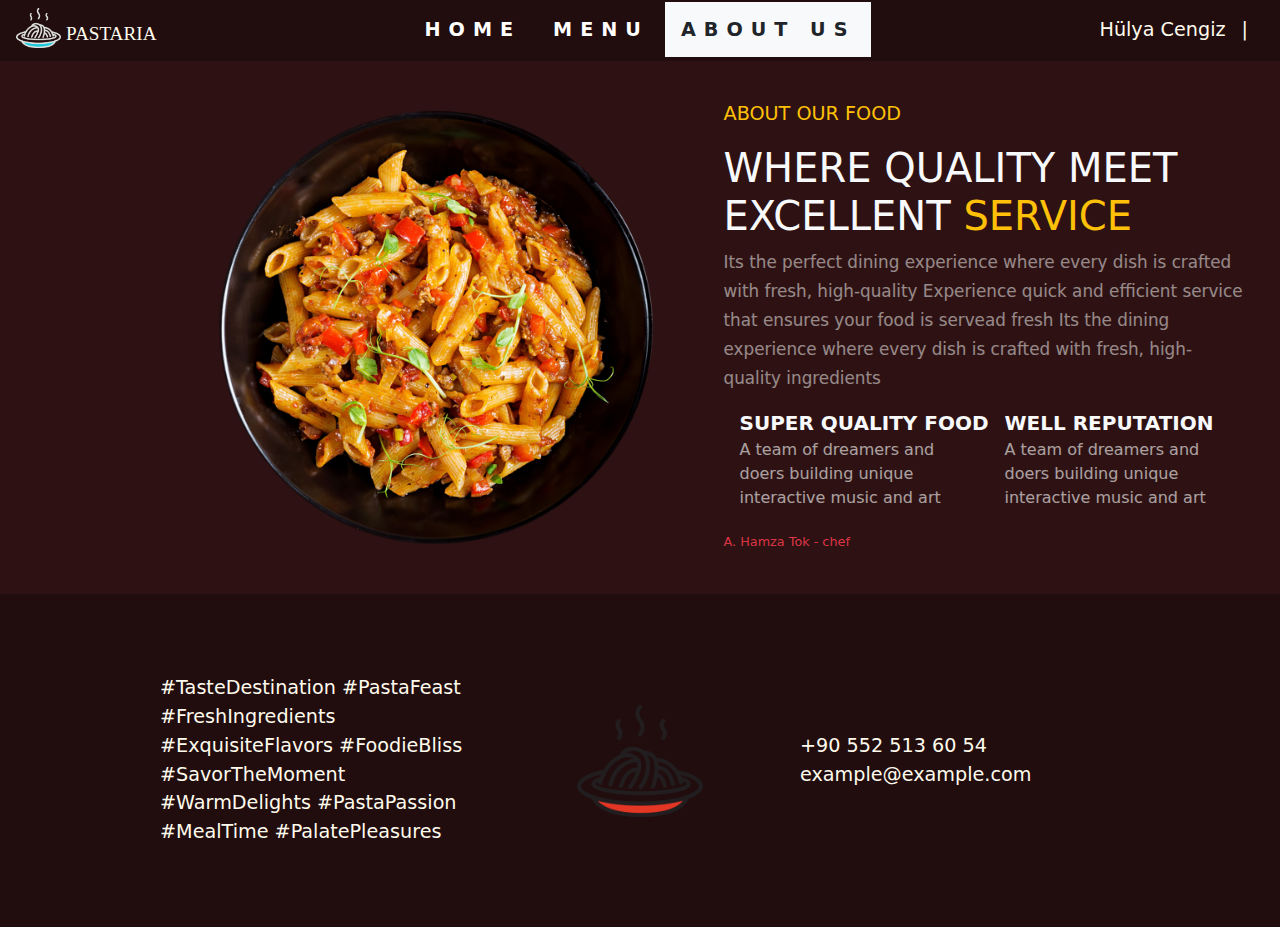
==== about_us.html @ 81fca808 "Initial commit" ====
<!DOCTYPE html>
<html lang="en">
<head>
    <meta charset="UTF-8">
    <meta name="viewport" content="width=device-width, initial-scale=1.0">
    <link rel="stylesheet" href="style.css">
    <link rel="stylesheet" href="https://cdnjs.cloudflare.com/ajax/libs/font-awesome/6.5.2/css/all.min.css" integrity="sha512-SnH5WK+bZxgPHs44uWIX+LLJAJ9/2PkPKZ5QiAj6Ta86w+fsb2TkcmfRyVX3pBnMFcV7oQPJkl9QevSCWr3W6A==" crossorigin="anonymous" referrerpolicy="no-referrer" />
    <link rel="stylesheet" href="https://cdn.jsdelivr.net/npm/bootstrap@5.3.3/dist/css/bootstrap.min.css">
    <link rel="preconnect" href="https://fonts.googleapis.com">
    <link rel="preconnect" href="https://fonts.gstatic.com" crossorigin>
    <link href="https://fonts.googleapis.com/css2?family=Noto+Sans:ital,wght@0,100..900;1,100..900&display=swap" rel="stylesheet">
    <title>Site</title>
</head>
<body>
    <div class="nav-bar">
        <div class="logo"><img class="website-logo" src="logo.png" alt=""></i> PASTARIA</div>
        <div class="categories">
            <div class="category"><a class="navbar-button" href="index.html">HOME</a></div>
            <div class="category"><a class="navbar-button" href="menu.html">MENU</a></div>
            <div class="category"><a class="navbar-button bg-light text-dark" href="about_us.html">ABOUT US</a></div>
        </div>
        <div class="cart d-flex align-items-center">
            <div><i class="fa-solid fa-circle-user"></i> Hülya Cengiz</div>
            <div style="margin: 0 1rem;">|</div>
            <a href="order.html" class="text-light"><i class="fa-solid fa-cart-shopping"></i></a>
          </div>
          </div>
    <div class="about-us-container px-5">
        <img class="about-us-image" src="images/pasta-isolated-on-a-transparent-background-png.webp" alt="">
        <div class="details-part">
            <p class="text-warning">ABOUT OUR FOOD</p>
            <h1 class="text-light">WHERE QUALITY MEET EXCELLENT <span class="text-warning">SERVICE</span></h1>
            <small class="au-description">Its the perfect dining experience where every dish is crafted with fresh, high-quality Experience quick and efficient service that ensures your food is servead fresh Its the dining experience where every dish is crafted with fresh, high-quality ingredients</small>
            <div class="about-us-things d-flex my-3 justify-content-between">
                <div class="thing d-flex">
                    <div class="fs-1 text-warning"><i class="fa-solid fa-medal"></i></div>
                    <div style="margin-left: 1rem;">
                        <div class="fs-5 text-nowrap text-light fw-bold">SUPER QUALITY FOOD</div>
                        <div class="thing-text">A team of dreamers and doers building unique interactive music and art</div>
                    </div>
                </div>
                <div class="thing d-flex">
                    <div class="fs-1 text-warning"><i class="fa-regular fa-face-grin-stars"></i></div>
                    <div style="margin-left: 1rem;">
                        <div class="fs-5 text-light fw-bold">WELL REPUTATION</div>
                        <div class="thing-text">A team of dreamers and doers building unique interactive music and art</div>
                    </div>
                </div>
            </div>
            <small style="font-size: 0.8rem;" class="text-danger">A. Hamza Tok - chef</small>
        </div>
    </div>
    <div class="footer">
        <div class="main-informations-container">
          <div class="main adress">#TasteDestination #PastaFeast #FreshIngredients #ExquisiteFlavors #FoodieBliss #SavorTheMoment #WarmDelights #PastaPassion #MealTime #PalatePleasures</div>
          <div class="main footer-logo"><img class="footer-logo" src="logo.png" alt=""></div>
          <div class="main contact">
            <div class="telephone-number">+90 552 513 60 54</div>
            <div class="e-mail">example@example.com</div>
          </div>
        </div>
        <div class="social-media-container">
          <div class="social-media-logo"><a href="#"><i class="fa-brands text-warning fa-instagram"></a></i></div>
          <div class="social-media-logo"><a href="#"><i class="fa-brands text-warning fa-x-twitter"></a></i></div>
          <div class="social-media-logo"><a href="#"><i class="fa-brands text-warning fa-facebook"></a></i></div>
          <div class="social-media-logo"><a href="#"><i class="fa-brands text-warning fa-youtube"></a></i></div>
        </div>
      </div>
    </body>
</html>
---- style.css ----
:root {
    --h_dark: #ffc107; 
    --h_light: #fefbed;
    --h_yellow: #2e1213;
    --h_darker: #220d0e;
    --h_blue: #0a5700;
    --bs: 0 0 4rem 0.5rem;
}

body {
    background-color: var(--h_yellow) !important;
    color: white !important;
    font-size: 1.2rem !important;
}
/* Tarayıcıda görünen kaydırma çubuğunu özelleştirme */
::-webkit-scrollbar {
    width: 10px; /* Kaydırma çubuğunun genişliği */
}

/* Kaydırma çubuğunun arka plan rengi */
::-webkit-scrollbar-track {
    background: #000000;
}

/* Kaydırma çubuğunun dolgu rengi */
::-webkit-scrollbar-thumb {
    background: #ffc107;
}

/* Kaydırma çubuğu üzerine gelindiğinde */
::-webkit-scrollbar-thumb:hover {
    background: #fff;
}
.nav-bar{
    display: flex;
    justify-content: center;
    padding: 1rem 1.5rem;
    z-index: 2;
    width: 100%;
    background-color: var(--h_darker);
    color: var(--h_light);
    position: sticky;
    top: 0;
}
.logo{
    position: absolute;
    left: 1rem;
    font-family: "Sue Ellen Francisco", cursive !important;
}
.navbar-button{
    color: white;
    text-decoration: none;
    padding: 1rem;
    transition: 0.15s;
}
.navbar-button:hover{
    background-color: white;
    color: black;
}
.cart{
    position: absolute;
    right: 1rem;
}
.banner{
    height: 20rem;
    display: flex;
    justify-content: center;
    align-items: center;
    font-size: 5rem;
    background-color: var(--h_dark);
    color: white;
    overflow: hidden;
    background-color: black;
    position: relative;
}
.banner-image{
    width: 100%;
    opacity: 30%;
position: absolute;
}
.description{
    padding: 3rem 7rem;
}
.categories{
    display: flex;
    font-weight: bold;
}
.category{
    letter-spacing: 0.5rem;
}
.slider{
    height: 100dvh;
    overflow: hidden;
}
.footer{
    padding: 2rem 0;
    background-color: #220d0e;
    color: var(--h_light);
}
.main-informations-container{
    display: flex;
    justify-content: center;
    align-items: center;
    margin: 3rem 0;
}
.main{
    width: 20rem;
}
.footer-logo{
    display: flex;
    justify-content: center;
    align-items: center;
    font-size: 10rem;
}
.social-media-container{
    display: flex;
    justify-content: center;
}
.social-media-logo{
    margin: 0 2rem;
}
.show-off-container{
    display: flex;
    justify-content: space-evenly;
    padding: 5rem 0;
}
.menu-container{
    display: flex;
    flex-wrap: wrap;
    justify-content: center;
}
.menu-item-container{
    border: 2px solid white;
    margin: 1rem;
    height: 25rem;
    width: 25rem;
    overflow: hidden;
    border-radius: 1rem;
    /* box-shadow: 0 0 1rem 0.5rem white; */

    position: relative;
}
.icon-container{
    background-color: var(--h_light);
    border-radius: 50%;
    width: 3rem;
    height: 3rem;

    display: flex;
    justify-content: center;
    align-items: center;
    color: red;
}
.main-icon-container{
    position:absolute;
    top: 5rem;
    left: -3.5rem;
}
.move-right{
    animation: right 0.3s ease forwards;
}
@keyframes right {
    100% {
        transform: translateX(4rem);
    }
}
.cart-icon{
    margin-top: 0.5rem;
    color: blue;
}
.rating {
    color:red;
    font-family: "Sue Ellen Francisco", cursive !important;
    font-weight: 1000 !important;
    font-size: 2rem;
}
.food-name{
    background-color: white;
    color: var(--h_darker);
    padding: 0.5rem 1rem;
    border-bottom-left-radius: 1rem;
    border-bottom-right-radius: 1rem;
    font-family: "Sue Ellen Francisco", cursive !important;
    font-size: 2rem;
    position: absolute;
    top: 0;
}
.tagline{
    font-size: 2rem;
    font-weight: 1000;
    color: green;

    display: flex;
    align-items: center;
}
.food-price{
    color: black;
    border-radius: 50%;

    font-family: "Sue Ellen Francisco", cursive !important;
    font-size: 2rem;
    font-weight: bold;
}
.menu-item-bottom-container{
    background-color: white;
    position: absolute;
    bottom: -4rem;
    width: 27rem;
}
.slider-content-container{
    position: relative;
    height: 100dvh;
    width: 100%;
    background-color: black;
}
.slider-content{
    position: absolute;
    width: 100dvw;
    top: 10rem;

    display: flex;
    flex-direction: column;
    justify-content: center;
    align-items: center;
    color: white;
}
.slider-subheader{
    font-size: 2rem;
    letter-spacing: 1rem;
    opacity: 60%;
}
.slider-header{
    font-size: 4rem;
    font-weight: bold;
    text-align: center;
    width: 40%;
}
.slider-button{
    margin-top: 4rem;
    border: 0;
    padding: 0.5rem 5rem;
    background-color: transparent;
    border: 2px dashed var(--h_dark);
    color: var(--h_dark);
    transition: 0.1s;
}
.slider-button:hover{
    box-shadow: var(--bs);
}
.slider-image{
    opacity: 40%;
}
.content1-stage-container{
    border: 2px dotted var(--h_dark);
    padding: 0.5rem 1rem;
    width: 40rem;
    margin-bottom: 1rem;
    border-radius: 1rem;
}
.content1-description{
    color: var(--h_dark);
}
.content1-icon-container{
    margin-right: 1rem;
    background-color: var(--h_dark);
    padding: 1.5rem;
    color: var(--h_yellow);
    border-radius: 1rem;
    width: 4rem;
    height: 4rem;

    display: flex;
    align-items: center;
}
.large-one{
    width: 60%;
    background-color: var(--h_dark);
    color: var(--h_yellow);
    padding: 3rem;
    border-radius: 1rem;
}
.small-one{
    width: 37%;
    background-color: var(--h_dark);
    color: var(--h_yellow);
    padding: 3rem;
    border-radius: 1rem;
}
.order-now{
    border: 0;
    background-color: transparent;
    color: var(--h_yellow);
}
.menu-dh{
    font-size: 5rem;
    font-family: "Sue Ellen Francisco", cursive !important;
    letter-spacing: 0.4rem;
    font-weight: 1000;
}
.zaxd{
    opacity: 50%;
}
.pasta-image{
    width: 100%;
}
.about-us-container{
    display: flex;
    align-items: center;
    justify-content: center;
}
.about-us-image{
    width: 50rem;
}
.au-description{
    opacity: 50%;
    color: white;
}
.thing-text{
    font-size: 1rem;
    width: 15rem;
    opacity: 60%;
    color: white;
}
.details-part{
    max-width: 39rem;
    margin-left: -7rem;
}
.order-large{
    width: 70%;
}
.order-small{
    width: 30%;
    background-color: var(--h_darker);
}
.stage-circle{
    width: 4rem;
    height: 4rem;
    border-radius: 50%;
    border: 3px solid white;
}
.stage-line{
    border-top: 3px dotted white;
    width: 13rem;
}
.adress-card{
    width: 45%;
    margin-right: 1rem;
    border: 1px solid rgba(255, 255, 255, 0.409);
}
.adress-header{
    border-bottom: 1px solid rgba(255, 255, 255, 0.409);
}
.yellow{
    color: #ffc107;
    border: 2px yellow solid;
}
.large-1, .large-2 {
    background-color: var(--h_darker);
}
.website-logo{
    height: 2.5rem;
    filter: invert(100%);
    position: relative;
    bottom: 0.5rem;
}
.footer-logo{
    height: 7rem;
}
.move-up{
    animation: up 0.3s ease forwards;
}
@keyframes up {
    100% {
        transform: translateY(-4rem);
    }
}
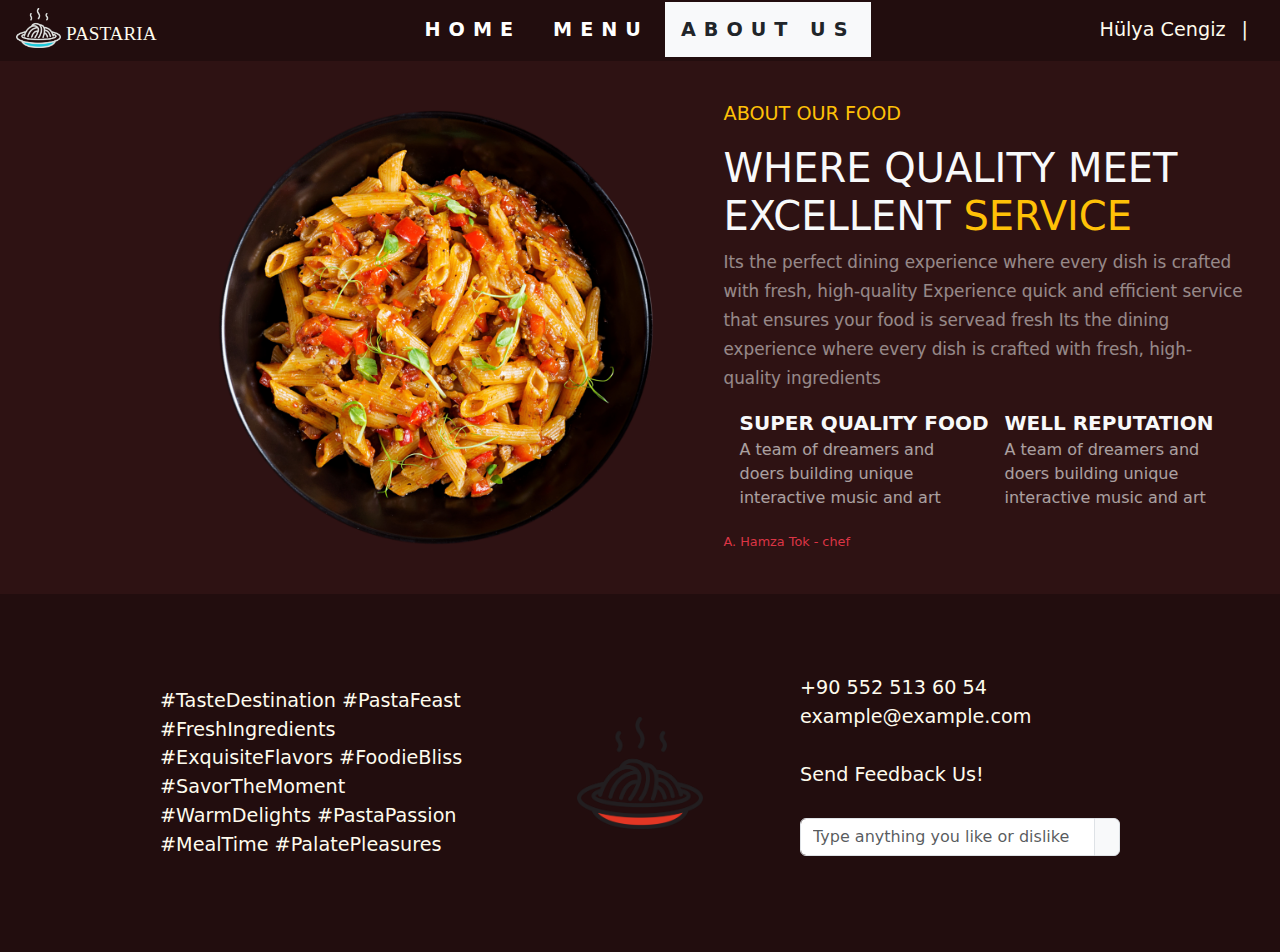
==== commit 6e82c503: "yeni footer eklenmeyen sayfalara eklendi" ====
--- a/about_us.html
+++ b/about_us.html
@@ -52,19 +52,28 @@
     </div>
     <div class="footer">
         <div class="main-informations-container">
-          <div class="main adress">#TasteDestination #PastaFeast #FreshIngredients #ExquisiteFlavors #FoodieBliss #SavorTheMoment #WarmDelights #PastaPassion #MealTime #PalatePleasures</div>
-          <div class="main footer-logo"><img class="footer-logo" src="logo.png" alt=""></div>
-          <div class="main contact">
-            <div class="telephone-number">+90 552 513 60 54</div>
-            <div class="e-mail">example@example.com</div>
-          </div>
+            <div class="main adress">#TasteDestination #PastaFeast #FreshIngredients #ExquisiteFlavors #FoodieBliss
+                #SavorTheMoment #WarmDelights #PastaPassion #MealTime #PalatePleasures</div>
+            <div class="main footer-logo"><img class="footer-logo" src="logo.png" alt=""></div>
+            <div class="main contact">
+                <div class="telephone-number">+90 552 513 60 54</div>
+                <div class="e-mail">example@example.com</div>
+                <br>
+                <div>Send Feedback Us!</div>
+                <br>
+                <div class="input-group mb-3">
+                    <input type="text" class="form-control" placeholder="Type anything you like or dislike"
+                        aria-label="Type anything you like or dislike" aria-describedby="basic-addon2">
+                    <span class="input-group-text" id="basic-addon2"><i class="fa-solid fa-paper-plane"></i></span>
+                </div>
+            </div>
         </div>
         <div class="social-media-container">
-          <div class="social-media-logo"><a href="#"><i class="fa-brands text-warning fa-instagram"></a></i></div>
-          <div class="social-media-logo"><a href="#"><i class="fa-brands text-warning fa-x-twitter"></a></i></div>
-          <div class="social-media-logo"><a href="#"><i class="fa-brands text-warning fa-facebook"></a></i></div>
-          <div class="social-media-logo"><a href="#"><i class="fa-brands text-warning fa-youtube"></a></i></div>
+            <div class="social-media-logo"><a href="#"><i class="fa-brands text-warning fa-instagram"></a></i></div>
+            <div class="social-media-logo"><a href="#"><i class="fa-brands text-warning fa-x-twitter"></a></i></div>
+            <div class="social-media-logo"><a href="#"><i class="fa-brands text-warning fa-facebook"></a></i></div>
+            <div class="social-media-logo"><a href="#"><i class="fa-brands text-warning fa-youtube"></a></i></div>
         </div>
-      </div>
+    </div>
     </body>
 </html>